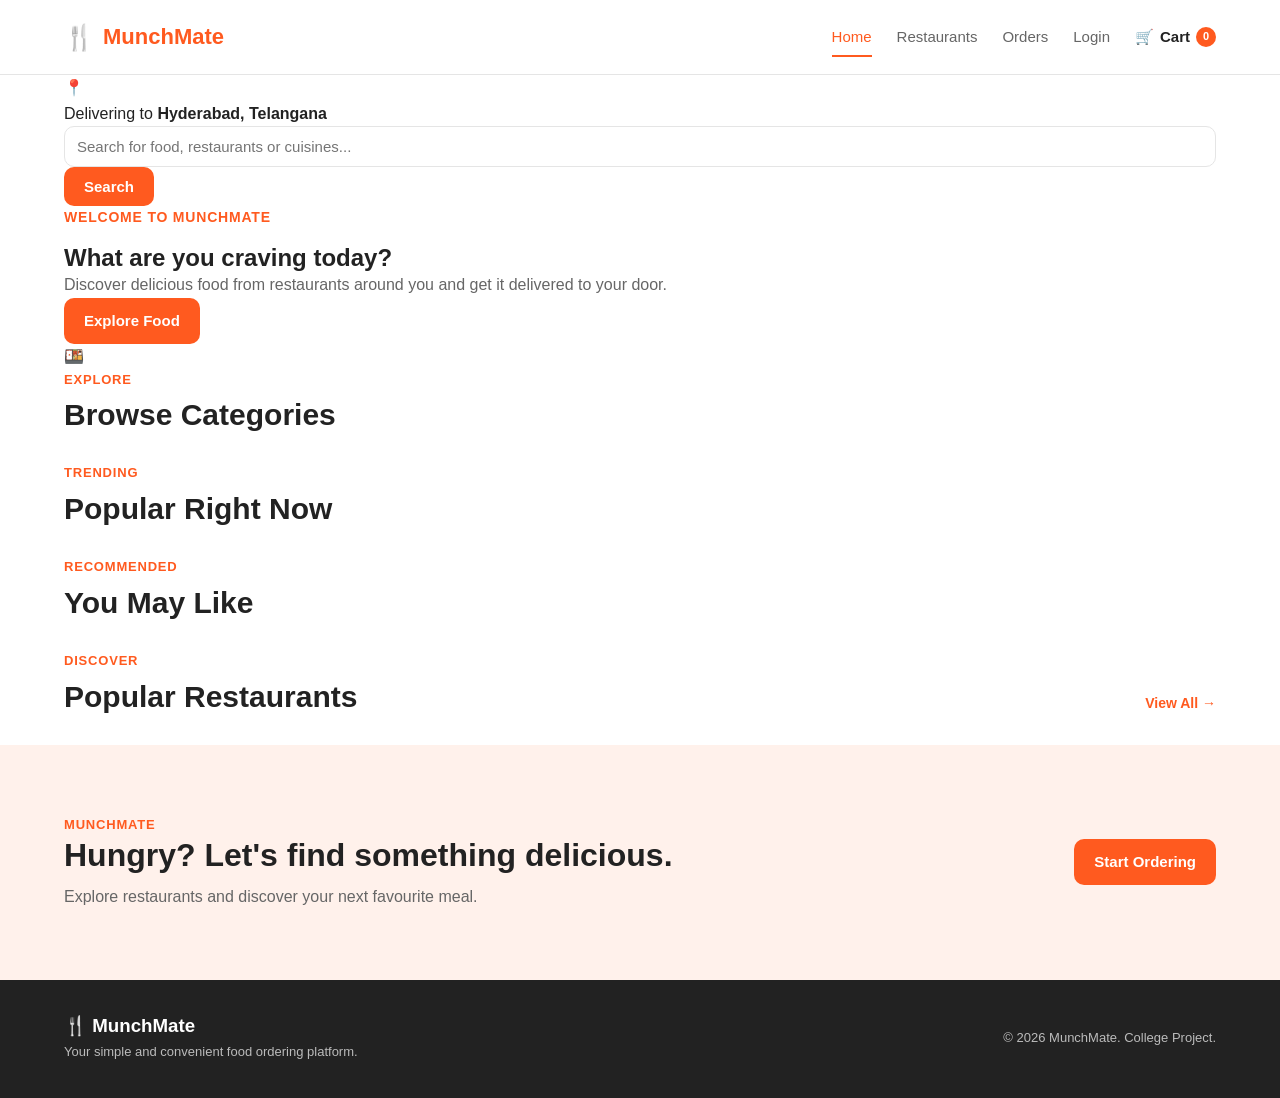
==== pages/customer/home.html @ 1efd326a "Add customer home page HTML structure" ====
<!DOCTYPE html>
<html lang="en">

<head>

    <meta charset="UTF-8">

    <meta
        name="viewport"
        content="width=device-width, initial-scale=1.0"
    >

    <title>Home - MunchMate</title>

    <meta
        name="description"
        content="Discover restaurants and delicious food with MunchMate."
    >

    <!-- Global CSS -->
    <link rel="stylesheet" href="../../css/main.css">

    <!-- Customer Page CSS -->
    <link rel="stylesheet" href="../../css/customer.css">

</head>


<body>


    <!-- ========================================
         HEADER
         ======================================== -->

    <header class="main-header">

        <div class="container navbar">

            <!-- Brand -->

            <a
                href="home.html"
                class="brand"
            >

                <span class="brand-icon">
                    🍴
                </span>

                <span class="brand-name">
                    MunchMate
                </span>

            </a>


            <!-- Navigation -->

            <nav
                class="main-nav"
                aria-label="Main navigation"
            >

                <a
                    href="home.html"
                    class="nav-link active"
                >
                    Home
                </a>

                <a
                    href="#restaurants"
                    class="nav-link"
                >
                    Restaurants
                </a>

                <a
                    href="orders.html"
                    class="nav-link"
                >
                    Orders
                </a>

                <a
                    href="../auth/login.html"
                    class="nav-link"
                >
                    Login
                </a>

            </nav>


            <!-- Cart -->

            <a
                href="cart.html"
                class="cart-link"
            >

                🛒

                <span>
                    Cart
                </span>

                <span
                    class="cart-count"
                    id="cartCount"
                >
                    0
                </span>

            </a>

        </div>

    </header>



    <!-- ========================================
         MAIN
         ======================================== -->

    <main>


        <!-- ====================================
             DELIVERY + SEARCH
             ==================================== -->

        <section class="customer-search-section">

            <div class="container">

                <!-- Delivery Address -->

                <div class="delivery-location">

                    <span class="location-icon">
                        📍
                    </span>

                    <div>

                        <span class="location-label">
                            Delivering to
                        </span>

                        <strong id="deliveryAddress">
                            Hyderabad, Telangana
                        </strong>

                    </div>

                </div>


                <!-- Search -->

                <div class="customer-search">

                    <input
                        type="search"
                        id="foodSearch"
                        placeholder="Search for food, restaurants or cuisines..."
                        aria-label="Search food, restaurants or cuisines"
                    >

                    <button
                        type="button"
                        class="btn btn-primary"
                        id="searchButton"
                    >
                        Search
                    </button>

                </div>

            </div>

        </section>



        <!-- ====================================
             HERO
             ==================================== -->

        <section class="customer-hero">

            <div class="container customer-hero-content">

                <div class="customer-hero-text">

                    <p class="hero-label">
                        Welcome to MunchMate
                    </p>

                    <h1>
                        What are you
                        <span>craving today?</span>
                    </h1>

                    <p>
                        Discover delicious food from restaurants
                        around you and get it delivered to your door.
                    </p>

                    <a
                        href="#categories"
                        class="btn btn-primary"
                    >
                        Explore Food
                    </a>

                </div>


                <div class="customer-hero-image">

                    <div class="hero-food-circle">
                        🍱
                    </div>

                </div>

            </div>

        </section>



        <!-- ====================================
             CATEGORIES
             ==================================== -->

        <section
            class="customer-section"
            id="categories"
        >

            <div class="container">

                <div class="section-heading">

                    <div>

                        <p class="section-label">
                            Explore
                        </p>

                        <h2>
                            Browse Categories
                        </h2>

                    </div>

                </div>


                <div
                    class="category-grid"
                    id="categoryGrid"
                >

                    <!-- Categories loaded by JavaScript -->

                </div>

            </div>

        </section>



        <!-- ====================================
             TRENDING FOOD
             ==================================== -->

        <section class="customer-section customer-section-gray">

            <div class="container">

                <div class="section-heading">

                    <div>

                        <p class="section-label">
                            Trending
                        </p>

                        <h2>
                            Popular Right Now
                        </h2>

                    </div>

                </div>


                <div
                    class="food-grid"
                    id="trendingFoodGrid"
                >

                    <!-- Food items loaded by JavaScript -->

                </div>

            </div>

        </section>



        <!-- ====================================
             RECOMMENDED
             ==================================== -->

        <section class="customer-section">

            <div class="container">

                <div class="section-heading">

                    <div>

                        <p class="section-label">
                            Recommended
                        </p>

                        <h2>
                            You May Like
                        </h2>

                    </div>

                </div>


                <div
                    class="food-grid"
                    id="recommendedFoodGrid"
                >

                    <!-- Recommended items loaded by JavaScript -->

                </div>

            </div>

        </section>



        <!-- ====================================
             RESTAURANTS
             ==================================== -->

        <section
            class="customer-section customer-section-gray"
            id="restaurants"
        >

            <div class="container">

                <div class="section-heading">

                    <div>

                        <p class="section-label">
                            Discover
                        </p>

                        <h2>
                            Popular Restaurants
                        </h2>

                    </div>

                    <a
                        href="#"
                        class="view-all"
                    >
                        View All →
                    </a>

                </div>


                <div
                    class="restaurant-grid"
                    id="restaurantGrid"
                >

                    <!-- Restaurants loaded by JavaScript -->

                </div>

            </div>

        </section>



        <!-- ====================================
             CTA
             ==================================== -->

        <section class="cta-section">

            <div class="container cta-content">

                <div>

                    <p class="section-label">
                        MunchMate
                    </p>

                    <h2>
                        Hungry? Let's find something delicious.
                    </h2>

                    <p>
                        Explore restaurants and discover your
                        next favourite meal.
                    </p>

                </div>


                <a
                    href="#categories"
                    class="btn btn-primary"
                >
                    Start Ordering
                </a>

            </div>

        </section>

    </main>



    <!-- ========================================
         FOOTER
         ======================================== -->

    <footer class="main-footer">

        <div class="container footer-content">

            <div>

                <h3>
                    🍴 MunchMate
                </h3>

                <p>
                    Your simple and convenient food ordering platform.
                </p>

            </div>


            <p>
                © 2026 MunchMate. College Project.
            </p>

        </div>

    </footer>



    <!-- ========================================
         JAVASCRIPT
         ======================================== -->

    <!-- Configuration -->
    <script src="../../js/config.js"></script>

    <!-- Mock Data -->
    <script src="../../js/data/categories.js"></script>
    <script src="../../js/data/menu.js"></script>

    <!-- Services -->
    <script src="../../js/services/categoryService.js"></script>
    <script src="../../js/services/menuService.js"></script>
    <script src="../../js/services/restaurantService.js"></script>

    <!-- Customer Page -->
    <script src="../../js/pages/customer.js"></script>

</body>

</html>
---- css/main.css ----
/* ========================================
    MunchMate - Global Styles
    Phase 1 Frontend
    ======================================== */


/* ========================================
   1. CSS VARIABLES
   ======================================== */

:root {

    --primary-color: #ff5a1f;
    --primary-dark: #e64a12;
    --primary-light: #fff1eb;

    --text-color: #222222;
    --text-light: #666666;
    --text-muted: #888888;

    --background-color: #ffffff;
    --surface-color: #f8f8f8;

    --border-color: #e5e5e5;

    --success-color: #198754;
    --danger-color: #dc3545;

    --white: #ffffff;
    --black: #000000;

    --border-radius-small: 6px;
    --border-radius: 10px;
    --border-radius-large: 16px;

    --container-width: 1200px;

    --shadow-small: 0 2px 8px rgba(0, 0, 0, 0.06);
    --shadow: 0 4px 16px rgba(0, 0, 0, 0.08);
    --shadow-large: 0 8px 25px rgba(0, 0, 0, 0.12);
}


/* ========================================
   2. RESET
   ======================================== */

* {
    margin: 0;
    padding: 0;
    box-sizing: border-box;
}


html {
    scroll-behavior: smooth;
}


body {
    font-family: Arial, Helvetica, sans-serif;
    background-color: var(--background-color);
    color: var(--text-color);
    line-height: 1.6;
}


/* ========================================
   3. GENERAL ELEMENTS
   ======================================== */

img {
    max-width: 100%;
    display: block;
}


a {
    text-decoration: none;
    color: inherit;
}


button {
    font-family: inherit;
    cursor: pointer;
}


h1,
h2,
h3,
h4,
h5,
h6 {
    line-height: 1.2;
}


p {
    color: var(--text-light);
}


/* ========================================
   4. CONTAINER
   ======================================== */

.container {
    width: 90%;
    max-width: var(--container-width);
    margin: 0 auto;
}


/* ========================================
   5. BUTTONS
   ======================================== */

.btn {
    display: inline-flex;
    align-items: center;
    justify-content: center;

    padding: 11px 20px;

    border: none;
    border-radius: var(--border-radius);

    font-size: 15px;
    font-weight: 600;

    transition:
        background-color 0.2s ease,
        transform 0.2s ease,
        box-shadow 0.2s ease;
}


.btn:hover {
    transform: translateY(-1px);
}


.btn-primary {
    background-color: var(--primary-color);
    color: var(--white);
}


.btn-primary:hover {
    background-color: var(--primary-dark);
    box-shadow: var(--shadow-small);
}


.btn-secondary {
    background-color: var(--white);
    color: var(--text-color);

    border: 1px solid var(--border-color);
}


.btn-secondary:hover {
    border-color: var(--primary-color);
    color: var(--primary-color);
}


/* ========================================
   6. HEADER / NAVBAR
   ======================================== */

.main-header {
    position: sticky;
    top: 0;
    z-index: 1000;

    background-color: var(--white);

    border-bottom: 1px solid var(--border-color);
}


.navbar {
    min-height: 72px;

    display: flex;
    align-items: center;
    justify-content: space-between;

    gap: 25px;
}


/* Brand */

.brand {
    display: flex;
    align-items: center;
    gap: 8px;

    flex-shrink: 0;
}


.brand-icon {
    font-size: 25px;
}


.brand-name {
    font-size: 22px;
    font-weight: 700;
    color: var(--primary-color);
}


/* Navigation */

.main-nav {
    display: flex;
    align-items: center;
    gap: 25px;

    margin-left: auto;
}


.nav-link {
    position: relative;

    color: var(--text-light);

    font-size: 15px;
    font-weight: 500;

    padding: 25px 0;

    transition: color 0.2s ease;
}


.nav-link:hover,
.nav-link.active {
    color: var(--primary-color);
}


.nav-link.active::after {
    content: "";

    position: absolute;
    left: 0;
    right: 0;
    bottom: 17px;

    height: 2px;

    background-color: var(--primary-color);
}


/* Cart */

.cart-link {
    display: flex;
    align-items: center;
    gap: 6px;

    position: relative;

    color: var(--text-color);

    font-size: 15px;
    font-weight: 600;
}


.cart-link:hover {
    color: var(--primary-color);
}


.cart-count {
    display: flex;
    align-items: center;
    justify-content: center;

    min-width: 20px;
    height: 20px;

    padding: 0 5px;

    background-color: var(--primary-color);
    color: var(--white);

    border-radius: 50%;

    font-size: 11px;
    font-weight: 700;
}


/* ========================================
   7. HERO SECTION
   ======================================== */

.hero-section {
    background-color: var(--primary-light);

    padding: 70px 0;
}


.hero-content {
    display: flex;
    align-items: center;
    justify-content: space-between;

    gap: 60px;
}


.hero-text {
    flex: 1;
    max-width: 650px;
}


.hero-label {
    color: var(--primary-color);

    font-size: 14px;
    font-weight: 700;

    text-transform: uppercase;
    letter-spacing: 0.8px;

    margin-bottom: 15px;
}


.hero-text h1 {
    font-size: clamp(38px, 5vw, 64px);

    font-weight: 800;

    margin-bottom: 20px;

    color: var(--text-color);
}


.hero-text h1 span {
    color: var(--primary-color);
}


.hero-description {
    max-width: 570px;

    font-size: 17px;

    margin-bottom: 30px;
}


.hero-actions {
    display: flex;
    align-items: center;

    gap: 12px;

    flex-wrap: wrap;
}


/* Hero image placeholder */

.hero-image {
    width: 360px;
    flex-shrink: 0;
}


.food-placeholder {
    width: 100%;
    aspect-ratio: 1 / 1;

    display: flex;
    align-items: center;
    justify-content: center;

    background-color: var(--white);

    border-radius: 50%;

    font-size: 130px;

    box-shadow: var(--shadow-large);
}


/* ========================================
   8. SECTIONS
   ======================================== */

.categories-section,
.restaurants-section {
    padding: 70px 0;
}


.categories-section {
    background-color: var(--white);
}


.restaurants-section {
    background-color: var(--surface-color);
}


.section-heading {
    display: flex;
    align-items: flex-end;
    justify-content: space-between;

    gap: 20px;

    margin-bottom: 30px;
}


.section-label {
    color: var(--primary-color);

    font-size: 13px;
    font-weight: 700;

    text-transform: uppercase;
    letter-spacing: 0.8px;

    margin-bottom: 7px;
}


.section-heading h2 {
    font-size: 30px;
    font-weight: 750;
}


.view-all {
    color: var(--primary-color);

    font-size: 14px;
    font-weight: 600;
}


.view-all:hover {
    color: var(--primary-dark);
}


/* ========================================
   9. CATEGORY GRID
   ======================================== */

.category-grid {
    display: grid;

    grid-template-columns: repeat(6, 1fr);

    gap: 15px;
}


.category-card {
    min-height: 130px;

    display: flex;
    flex-direction: column;
    align-items: center;
    justify-content: center;

    gap: 10px;

    background-color: var(--white);

    border: 1px solid var(--border-color);
    border-radius: var(--border-radius-large);

    color: var(--text-color);

    font-size: 14px;
    font-weight: 600;

    transition:
        transform 0.2s ease,
        box-shadow 0.2s ease,
        border-color 0.2s ease;
}


.category-card:hover {
    transform: translateY(-4px);

    border-color: var(--primary-color);

    box-shadow: var(--shadow);
}


.category-icon {
    font-size: 38px;
}


/* ========================================
   10. RESTAURANT GRID
   ======================================== */

.restaurant-grid {
    display: grid;

    grid-template-columns: repeat(3, 1fr);

    gap: 25px;
}


.restaurant-card {
    overflow: hidden;

    background-color: var(--white);

    border: 1px solid var(--border-color);
    border-radius: var(--border-radius-large);

    box-shadow: var(--shadow-small);

    transition:
        transform 0.2s ease,
        box-shadow 0.2s ease;
}


.restaurant-card:hover {
    transform: translateY(-4px);

    box-shadow: var(--shadow);
}


.restaurant-image {
    height: 200px;

    display: flex;
    align-items: center;
    justify-content: center;

    background-color: var(--primary-light);

    font-size: 80px;
}


.restaurant-info {
    padding: 20px;
}


.restaurant-info h3 {
    font-size: 20px;

    margin-bottom: 7px;
}


.restaurant-cuisine {
    font-size: 14px;

    margin-bottom: 15px;
}


.restaurant-meta {
    display: flex;
    align-items: center;

    gap: 8px;

    font-size: 13px;

    color: var(--text-muted);
}


.rating {
    color: var(--success-color);

    font-weight: 700;
}


/* ========================================
   11. CTA SECTION
   ======================================== */

.cta-section {
    padding: 70px 0;

    background-color: var(--primary-light);
}


.cta-content {
    display: flex;
    align-items: center;
    justify-content: space-between;

    gap: 30px;
}


.cta-content h2 {
    max-width: 650px;

    font-size: 32px;

    margin-bottom: 10px;
}


.cta-content p {
    margin-bottom: 0;
}


/* ========================================
   12. FOOTER
   ======================================== */

.main-footer {
    background-color: #222222;

    padding: 35px 0;
}


.footer-content {
    display: flex;
    align-items: center;
    justify-content: space-between;

    gap: 30px;
}


.footer-content h3 {
    color: var(--white);

    margin-bottom: 5px;
}


.footer-content p {
    color: #bbbbbb;

    font-size: 13px;
}


/* ========================================
   13. FORMS
   ======================================== */

input,
select,
textarea {
    width: 100%;

    padding: 11px 12px;

    border: 1px solid var(--border-color);

    border-radius: var(--border-radius);

    font-family: inherit;
    font-size: 15px;

    background-color: var(--white);

    transition: border-color 0.2s ease;
}


input:focus,
select:focus,
textarea:focus {
    outline: none;

    border-color: var(--primary-color);
}


textarea {
    resize: vertical;
}


/* ========================================
   14. COMMON CARD
   ======================================== */

.card {
    background-color: var(--white);

    border: 1px solid var(--border-color);

    border-radius: var(--border-radius);

    box-shadow: var(--shadow-small);
}


/* ========================================
   15. RESPONSIVE - TABLET
   ======================================== */

@media (max-width: 992px) {

    .main-nav {
        gap: 15px;
    }


    .category-grid {
        grid-template-columns: repeat(3, 1fr);
    }


    .restaurant-grid {
        grid-template-columns: repeat(2, 1fr);
    }


    .hero-content {
        gap: 35px;
    }


    .hero-image {
        width: 300px;
    }


    .food-placeholder {
        font-size: 100px;
    }
}


/* ========================================
   16. RESPONSIVE - MOBILE
   ======================================== */

@media (max-width: 768px) {

    .navbar {
        min-height: auto;

        padding: 15px 0;

        flex-wrap: wrap;
    }


    .main-nav {
        order: 3;

        width: 100%;

        justify-content: center;

        margin-left: 0;

        gap: 20px;
    }


    .nav-link {
        padding: 8px 0;
    }


    .nav-link.active::after {
        bottom: 0;
    }


    .hero-section {
        padding: 50px 0;
    }


    .hero-content {
        flex-direction: column;

        text-align: center;

        gap: 35px;
    }


    .hero-text {
        max-width: 100%;
    }


    .hero-description {
        margin-left: auto;
        margin-right: auto;
    }


    .hero-actions {
        justify-content: center;
    }


    .hero-image {
        width: 260px;
    }


    .food-placeholder {
        font-size: 90px;
    }


    .categories-section,
    .restaurants-section,
    .cta-section {
        padding: 50px 0;
    }


    .section-heading {
        align-items: center;
    }


    .section-heading h2 {
        font-size: 26px;
    }


    .category-grid {
        grid-template-columns: repeat(2, 1fr);

        gap: 12px;
    }


    .category-card {
        min-height: 115px;
    }


    .restaurant-grid {
        grid-template-columns: 1fr;
    }


    .cta-content {
        flex-direction: column;

        align-items: flex-start;
    }


    .cta-content h2 {
        font-size: 27px;
    }


    .footer-content {
        flex-direction: column;

        align-items: flex-start;
    }
}


/* ========================================
   17. RESPONSIVE - SMALL MOBILE
   ======================================== */

@media (max-width: 480px) {

    .container {
        width: 92%;
    }


    .brand-name {
        font-size: 20px;
    }


    .cart-link span:nth-child(2) {
        display: none;
    }


    .main-nav {
        gap: 14px;

        font-size: 13px;
    }


    .hero-text h1 {
        font-size: 38px;
    }


    .hero-description {
        font-size: 15px;
    }


    .hero-actions {
        flex-direction: column;

        width: 100%;
    }


    .hero-actions .btn {
        width: 100%;
    }


    .category-icon {
        font-size: 32px;
    }


    .category-card {
        min-height: 105px;
    }


    .restaurant-image {
        height: 180px;
    }
}
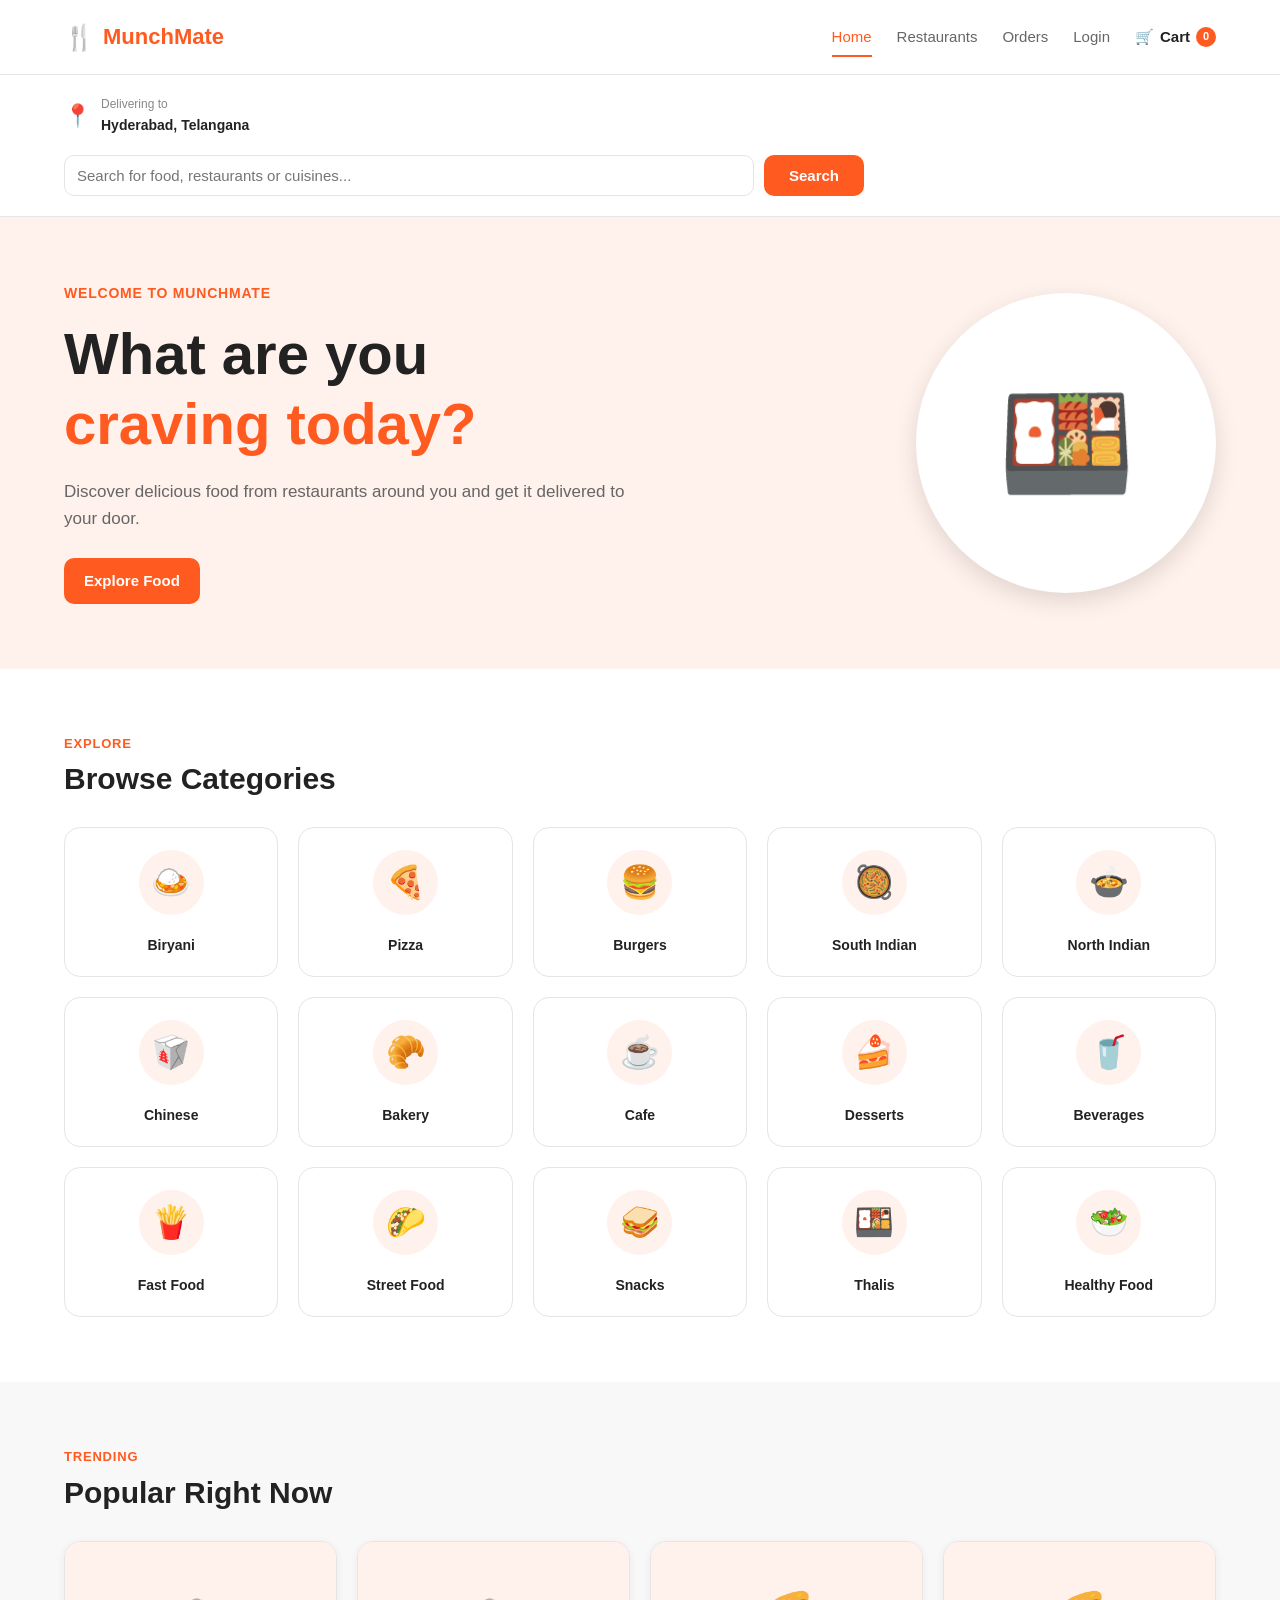
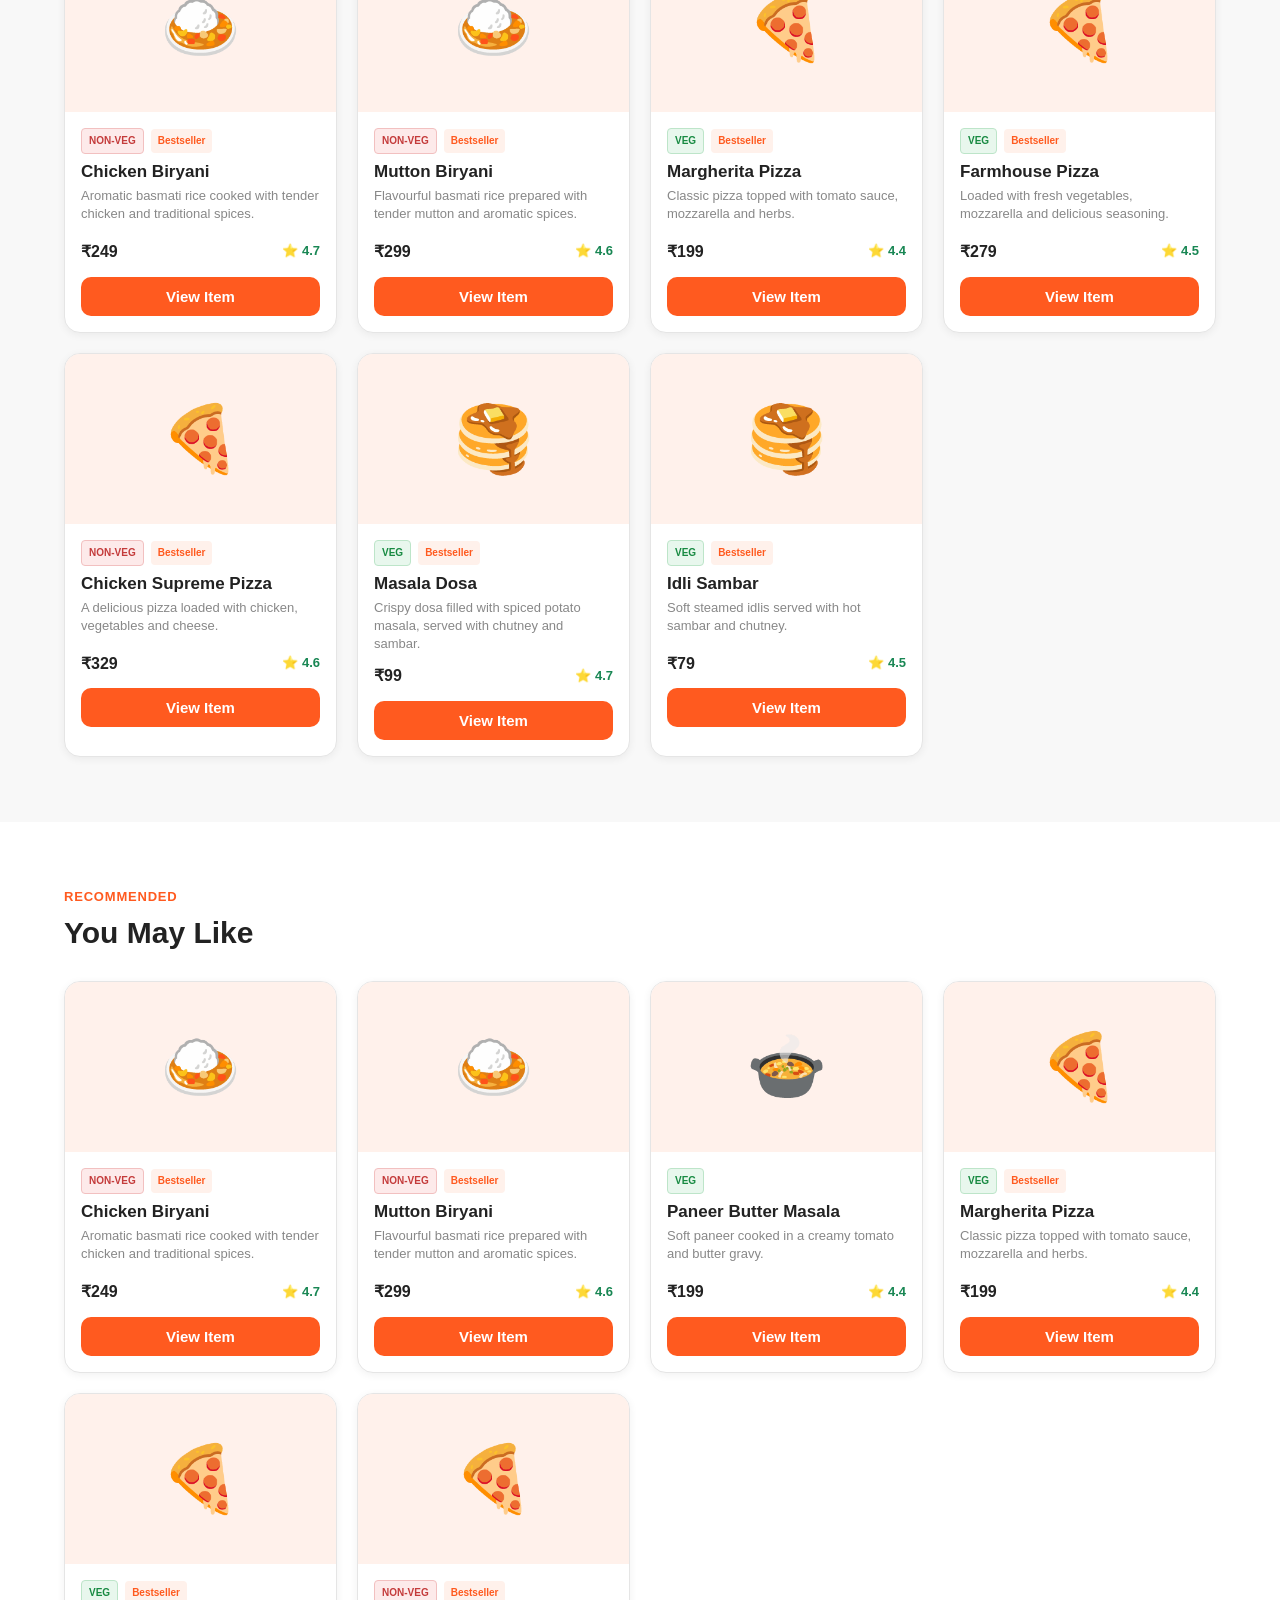
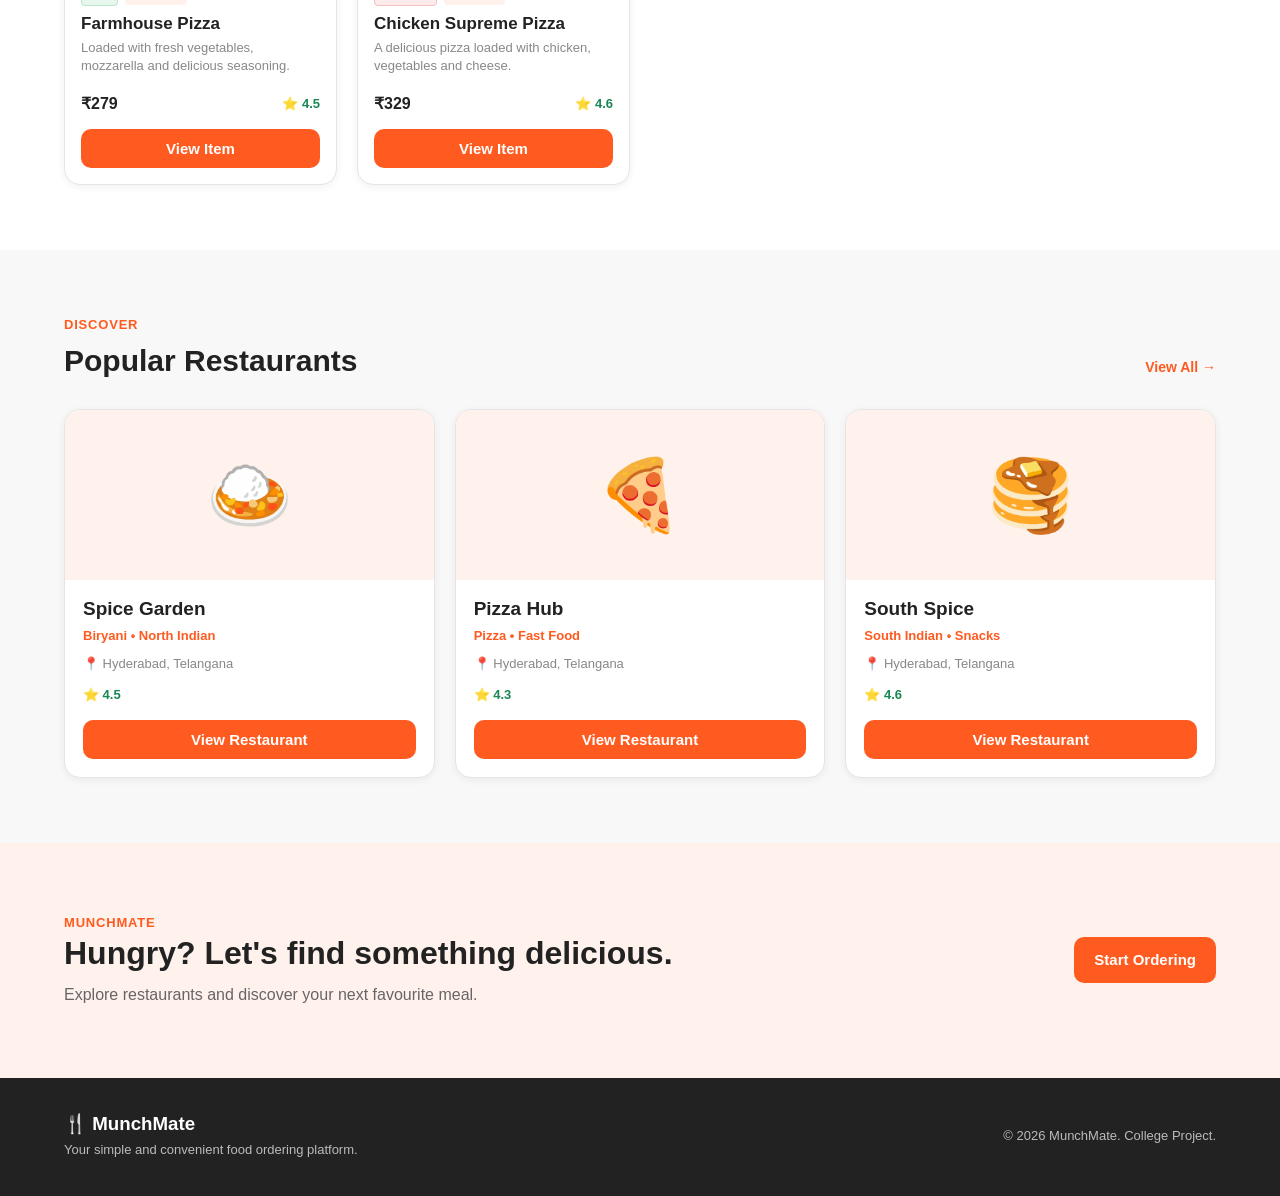
==== commit 57effe44: "Fix customer home search and layout" ====
--- a/pages/customer/home.html
+++ b/pages/customer/home.html
@@ -18,10 +18,16 @@
     >
 
     <!-- Global CSS -->
-    <link rel="stylesheet" href="../../css/main.css">
-
-    <!-- Customer Page CSS -->
-    <link rel="stylesheet" href="../../css/customer.css">
+    <link
+        rel="stylesheet"
+        href="../../css/main.css"
+    >
+
+    <!-- Customer CSS -->
+    <link
+        rel="stylesheet"
+        href="../../css/customer.css"
+    >
 
 </head>
 
@@ -36,6 +42,7 @@
     <header class="main-header">
 
         <div class="container navbar">
+
 
             <!-- Brand -->
 
@@ -69,6 +76,7 @@
                     Home
                 </a>
 
+
                 <a
                     href="#restaurants"
                     class="nav-link"
@@ -76,12 +84,14 @@
                     Restaurants
                 </a>
 
+
                 <a
                     href="orders.html"
                     class="nav-link"
                 >
                     Orders
                 </a>
+
 
                 <a
                     href="../auth/login.html"
@@ -136,6 +146,7 @@
 
             <div class="container">
 
+
                 <!-- Delivery Address -->
 
                 <div class="delivery-location">
@@ -144,6 +155,7 @@
                         📍
                     </span>
 
+
                     <div>
 
                         <span class="location-label">
@@ -165,10 +177,12 @@
 
                     <input
                         type="search"
-                        id="foodSearch"
+                        id="searchInput"
                         placeholder="Search for food, restaurants or cuisines..."
                         aria-label="Search food, restaurants or cuisines"
+                        autocomplete="off"
                     >
+
 
                     <button
                         type="button"
@@ -194,21 +208,30 @@
 
             <div class="container customer-hero-content">
 
+
                 <div class="customer-hero-text">
 
                     <p class="hero-label">
                         Welcome to MunchMate
                     </p>
 
+
                     <h1>
+
                         What are you
-                        <span>craving today?</span>
+
+                        <span>
+                            craving today?
+                        </span>
+
                     </h1>
+
 
                     <p>
                         Discover delicious food from restaurants
                         around you and get it delivered to your door.
                     </p>
+
 
                     <a
                         href="#categories"
@@ -220,6 +243,7 @@
                 </div>
 
 
+
                 <div class="customer-hero-image">
 
                     <div class="hero-food-circle">
@@ -245,6 +269,7 @@
 
             <div class="container">
 
+
                 <div class="section-heading">
 
                     <div>
@@ -281,9 +306,12 @@
              TRENDING FOOD
              ==================================== -->
 
-        <section class="customer-section customer-section-gray">
+        <section
+            class="customer-section customer-section-gray"
+        >
 
             <div class="container">
+
 
                 <div class="section-heading">
 
@@ -293,7 +321,7 @@
                             Trending
                         </p>
 
-                        <h2>
+                        <h2 id="trendingTitle">
                             Popular Right Now
                         </h2>
 
@@ -324,6 +352,7 @@
         <section class="customer-section">
 
             <div class="container">
+
 
                 <div class="section-heading">
 
@@ -368,6 +397,7 @@
 
             <div class="container">
 
+
                 <div class="section-heading">
 
                     <div>
@@ -381,6 +411,7 @@
                         </h2>
 
                     </div>
+
 
                     <a
                         href="#"
@@ -415,15 +446,18 @@
 
             <div class="container cta-content">
 
+
                 <div>
 
                     <p class="section-label">
                         MunchMate
                     </p>
 
+
                     <h2>
                         Hungry? Let's find something delicious.
                     </h2>
+
 
                     <p>
                         Explore restaurants and discover your
@@ -456,12 +490,14 @@
 
         <div class="container footer-content">
 
+
             <div>
 
                 <h3>
                     🍴 MunchMate
                 </h3>
 
+
                 <p>
                     Your simple and convenient food ordering platform.
                 </p>
@@ -483,21 +519,21 @@
          JAVASCRIPT
          ======================================== -->
 
-    <!-- Configuration -->
     <script src="../../js/config.js"></script>
 
-    <!-- Mock Data -->
     <script src="../../js/data/categories.js"></script>
+
     <script src="../../js/data/menu.js"></script>
 
-    <!-- Services -->
     <script src="../../js/services/categoryService.js"></script>
+
     <script src="../../js/services/menuService.js"></script>
+
     <script src="../../js/services/restaurantService.js"></script>
 
-    <!-- Customer Page -->
     <script src="../../js/pages/customer.js"></script>
 
+
 </body>
 
-</html>
+</html>
--- a/css/customer.css
+++ b/css/customer.css
@@ -0,0 +1,913 @@
+/* ========================================
+   MunchMate - Customer Styles
+   ======================================== */
+
+
+/* ========================================
+   1. SEARCH SECTION
+   ======================================== */
+
+.customer-search-section {
+
+    padding: 20px 0;
+
+    background-color: var(--white);
+
+    border-bottom: 1px solid var(--border-color);
+
+}
+
+
+.delivery-location {
+
+    display: flex;
+
+    align-items: center;
+
+    gap: 10px;
+
+    margin-bottom: 18px;
+
+}
+
+
+.location-icon {
+
+    font-size: 22px;
+
+}
+
+
+.location-label {
+
+    display: block;
+
+    color: var(--text-muted);
+
+    font-size: 12px;
+
+}
+
+
+.delivery-location strong {
+
+    display: block;
+
+    font-size: 14px;
+
+}
+
+
+.customer-search {
+
+    display: flex;
+
+    gap: 10px;
+
+    max-width: 800px;
+
+}
+
+
+.customer-search input {
+
+    flex: 1;
+
+}
+
+
+.customer-search .btn {
+
+    min-width: 100px;
+
+}
+
+
+/* ========================================
+   2. CUSTOMER HERO
+   ======================================== */
+
+.customer-hero {
+
+    padding: 65px 0;
+
+    background-color: var(--primary-light);
+
+}
+
+
+.customer-hero-content {
+
+    display: flex;
+
+    align-items: center;
+
+    justify-content: space-between;
+
+    gap: 50px;
+
+}
+
+
+.customer-hero-text {
+
+    flex: 1;
+
+    max-width: 650px;
+
+}
+
+
+.customer-hero-text h1 {
+
+    font-size: clamp(38px, 5vw, 58px);
+
+    font-weight: 800;
+
+    margin-bottom: 20px;
+
+}
+
+
+.customer-hero-text h1 span {
+
+    display: block;
+
+    color: var(--primary-color);
+
+}
+
+
+.customer-hero-text > p:not(.hero-label) {
+
+    max-width: 570px;
+
+    margin-bottom: 25px;
+
+    font-size: 17px;
+
+}
+
+
+.customer-hero-image {
+
+    width: 300px;
+
+    flex-shrink: 0;
+
+}
+
+
+.hero-food-circle {
+
+    width: 300px;
+
+    height: 300px;
+
+    display: flex;
+
+    align-items: center;
+
+    justify-content: center;
+
+    background-color: var(--white);
+
+    border-radius: 50%;
+
+    font-size: 110px;
+
+    box-shadow: var(--shadow-large);
+
+}
+
+
+/* ========================================
+   3. CUSTOMER SECTIONS
+   ======================================== */
+
+.customer-section {
+
+    padding: 65px 0;
+
+}
+
+
+.customer-section-gray {
+
+    background-color: var(--surface-color);
+
+}
+
+
+/* ========================================
+   4. CATEGORY GRID
+   ======================================== */
+
+.category-grid {
+
+    display: grid;
+
+    grid-template-columns:
+        repeat(5, 1fr);
+
+    gap: 20px;
+
+}
+
+
+.category-card {
+
+    padding: 22px 15px;
+
+    background-color: var(--white);
+
+    border: 1px solid var(--border-color);
+
+    border-radius: var(--border-radius-large);
+
+    text-align: center;
+
+    cursor: pointer;
+
+    transition:
+        transform 0.2s ease,
+        box-shadow 0.2s ease,
+        border-color 0.2s ease;
+
+}
+
+
+.category-card:hover {
+
+    transform: translateY(-4px);
+
+    border-color: var(--primary-color);
+
+    box-shadow: var(--shadow);
+
+}
+
+
+.category-icon {
+
+    width: 65px;
+
+    height: 65px;
+
+    margin: 0 auto 12px;
+
+    display: flex;
+
+    align-items: center;
+
+    justify-content: center;
+
+    background-color: var(--primary-light);
+
+    border-radius: 50%;
+
+    font-size: 32px;
+
+}
+
+
+.category-card h3 {
+
+    margin: 0;
+
+    font-size: 14px;
+
+    font-weight: 600;
+
+}
+
+
+/* ========================================
+   5. FOOD GRID
+   ======================================== */
+
+.food-grid {
+
+    display: grid;
+
+    grid-template-columns:
+        repeat(4, 1fr);
+
+    gap: 20px;
+
+}
+
+
+/* ========================================
+   6. FOOD CARD
+   ======================================== */
+
+.food-card {
+
+    overflow: hidden;
+
+    background-color: var(--white);
+
+    border: 1px solid var(--border-color);
+
+    border-radius: var(--border-radius-large);
+
+    box-shadow: var(--shadow-small);
+
+    transition:
+        transform 0.2s ease,
+        box-shadow 0.2s ease;
+
+}
+
+
+.food-card:hover {
+
+    transform: translateY(-4px);
+
+    box-shadow: var(--shadow);
+
+}
+
+
+.food-image {
+
+    height: 170px;
+
+    display: flex;
+
+    align-items: center;
+
+    justify-content: center;
+
+    position: relative;
+
+    background-color: var(--primary-light);
+
+}
+
+
+.food-icon {
+
+    font-size: 65px;
+
+}
+
+
+.food-card-content {
+
+    padding: 16px;
+
+}
+
+
+.food-badges {
+
+    display: flex;
+
+    align-items: center;
+
+    gap: 7px;
+
+    min-height: 25px;
+
+    margin-bottom: 8px;
+
+}
+
+
+.veg-badge {
+
+    padding: 4px 7px;
+
+    background-color: #e8f7ed;
+
+    color: #188a42;
+
+    border: 1px solid #bde5c9;
+
+    border-radius: 4px;
+
+    font-size: 10px;
+
+    font-weight: 700;
+
+}
+
+
+.nonveg-badge {
+
+    padding: 4px 7px;
+
+    background-color: #fdeaea;
+
+    color: #c43b3b;
+
+    border: 1px solid #f2c0c0;
+
+    border-radius: 4px;
+
+    font-size: 10px;
+
+    font-weight: 700;
+
+}
+
+
+.bestseller-badge {
+
+    padding: 4px 7px;
+
+    background-color: var(--primary-light);
+
+    color: var(--primary-color);
+
+    border-radius: 4px;
+
+    font-size: 10px;
+
+    font-weight: 700;
+
+}
+
+
+.food-card-content h3 {
+
+    font-size: 17px;
+
+    margin-bottom: 5px;
+
+}
+
+
+.food-description {
+
+    min-height: 42px;
+
+    font-size: 13px;
+
+    line-height: 1.4;
+
+    margin-bottom: 10px;
+
+    color: var(--text-muted);
+
+}
+
+
+.food-details {
+
+    display: flex;
+
+    align-items: center;
+
+    justify-content: space-between;
+
+    gap: 10px;
+
+    margin-bottom: 12px;
+
+}
+
+
+.food-rating {
+
+    color: var(--success-color);
+
+    font-size: 13px;
+
+    font-weight: 700;
+
+}
+
+
+.food-price {
+
+    color: var(--text-color);
+
+    font-size: 16px;
+
+    font-weight: 700;
+
+}
+
+
+.food-view-button {
+
+    width: 100%;
+
+}
+
+
+/* ========================================
+   7. RESTAURANT GRID
+   ======================================== */
+
+.restaurant-grid {
+
+    display: grid;
+
+    grid-template-columns:
+        repeat(3, 1fr);
+
+    gap: 20px;
+
+}
+
+
+/* ========================================
+   8. RESTAURANT CARD
+   ======================================== */
+
+.restaurant-card {
+
+    overflow: hidden;
+
+    background-color: var(--white);
+
+    border: 1px solid var(--border-color);
+
+    border-radius: var(--border-radius-large);
+
+    box-shadow: var(--shadow-small);
+
+    transition:
+        transform 0.2s ease,
+        box-shadow 0.2s ease;
+
+    cursor: pointer;
+
+}
+
+
+.restaurant-card:hover {
+
+    transform: translateY(-4px);
+
+    box-shadow: var(--shadow);
+
+}
+
+
+.restaurant-image {
+
+    height: 170px;
+
+    display: flex;
+
+    align-items: center;
+
+    justify-content: center;
+
+    background-color: var(--primary-light);
+
+}
+
+
+.restaurant-icon {
+
+    font-size: 70px;
+
+}
+
+
+.restaurant-card-content {
+
+    padding: 18px;
+
+}
+
+
+.restaurant-card-content h3 {
+
+    font-size: 19px;
+
+    margin-bottom: 6px;
+
+}
+
+
+.restaurant-cuisine {
+
+    color: var(--primary-color);
+
+    font-size: 13px;
+
+    font-weight: 600;
+
+    margin-bottom: 7px;
+
+}
+
+
+.restaurant-location {
+
+    color: var(--text-muted);
+
+    font-size: 13px;
+
+    margin-bottom: 10px;
+
+}
+
+
+.restaurant-rating {
+
+    color: var(--success-color);
+
+    font-size: 13px;
+
+    font-weight: 700;
+
+    margin-bottom: 14px;
+
+}
+
+
+.restaurant-card .btn {
+
+    width: 100%;
+
+}
+
+
+/* ========================================
+   9. EMPTY STATE
+   ======================================== */
+
+.empty-state {
+
+    grid-column: 1 / -1;
+
+    padding: 50px 20px;
+
+    text-align: center;
+
+    background-color: var(--white);
+
+    border: 1px dashed var(--border-color);
+
+    border-radius: var(--border-radius-large);
+
+}
+
+
+.empty-state h3 {
+
+    margin-bottom: 5px;
+
+}
+
+
+.empty-state p {
+
+    font-size: 14px;
+
+    color: var(--text-muted);
+
+}
+
+
+/* ========================================
+   10. SEARCH RESULTS
+   ======================================== */
+
+.search-results-message {
+
+    margin-top: 20px;
+
+    color: var(--text-light);
+
+    font-size: 14px;
+
+}
+
+
+.search-highlight {
+
+    color: var(--primary-color);
+
+    font-weight: 700;
+
+}
+
+
+/* ========================================
+   11. RESPONSIVE
+   ======================================== */
+
+@media (max-width: 1100px) {
+
+    .category-grid {
+
+        grid-template-columns:
+            repeat(4, 1fr);
+
+    }
+
+
+    .food-grid {
+
+        grid-template-columns:
+            repeat(3, 1fr);
+
+    }
+
+}
+
+
+@media (max-width: 992px) {
+
+    .food-grid {
+
+        grid-template-columns:
+            repeat(2, 1fr);
+
+    }
+
+
+    .restaurant-grid {
+
+        grid-template-columns:
+            repeat(2, 1fr);
+
+    }
+
+
+    .customer-hero-content {
+
+        gap: 30px;
+
+    }
+
+
+    .customer-hero-image,
+    .hero-food-circle {
+
+        width: 250px;
+
+        height: 250px;
+
+    }
+
+
+    .hero-food-circle {
+
+        font-size: 90px;
+
+    }
+
+}
+
+
+@media (max-width: 768px) {
+
+    .customer-search {
+
+        flex-direction: column;
+
+    }
+
+
+    .customer-search .btn {
+
+        width: 100%;
+
+    }
+
+
+    .category-grid {
+
+        grid-template-columns:
+            repeat(3, 1fr);
+
+    }
+
+
+    .customer-hero {
+
+        padding: 50px 0;
+
+    }
+
+
+    .customer-hero-content {
+
+        flex-direction: column;
+
+        text-align: center;
+
+    }
+
+
+    .customer-hero-text {
+
+        max-width: 100%;
+
+    }
+
+
+    .customer-hero-text > p:not(.hero-label) {
+
+        margin-left: auto;
+
+        margin-right: auto;
+
+    }
+
+
+    .customer-hero-image,
+    .hero-food-circle {
+
+        width: 220px;
+
+        height: 220px;
+
+    }
+
+
+    .hero-food-circle {
+
+        font-size: 80px;
+
+    }
+
+
+    .customer-section {
+
+        padding: 50px 0;
+
+    }
+
+
+    .food-grid {
+
+        grid-template-columns:
+            repeat(2, 1fr);
+
+        gap: 15px;
+
+    }
+
+}
+
+
+@media (max-width: 480px) {
+
+    .delivery-location {
+
+        margin-bottom: 15px;
+
+    }
+
+
+    .customer-hero-text h1 {
+
+        font-size: 38px;
+
+    }
+
+
+    .customer-hero-text > p:not(.hero-label) {
+
+        font-size: 15px;
+
+    }
+
+
+    .category-grid {
+
+        grid-template-columns:
+            repeat(2, 1fr);
+
+    }
+
+
+    .food-grid {
+
+        grid-template-columns: 1fr;
+
+    }
+
+
+    .restaurant-grid {
+
+        grid-template-columns: 1fr;
+
+    }
+
+
+    .food-image {
+
+        height: 190px;
+
+    }
+
+
+    .food-card-content {
+
+        padding: 18px;
+
+    }
+
+}
